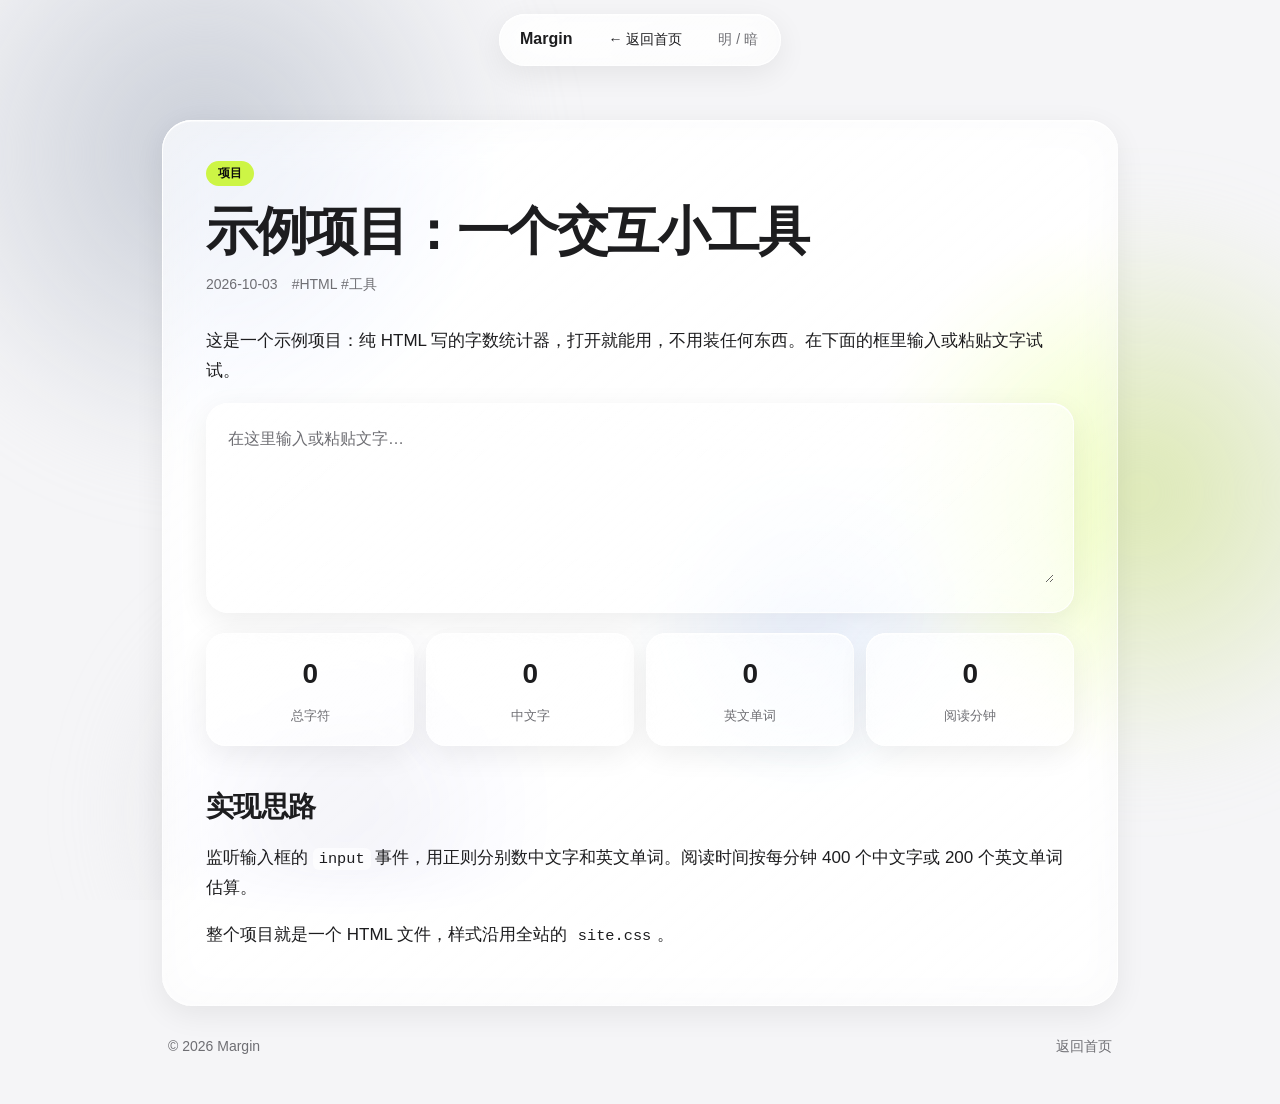
==== projects/tool/index.html @ 058a6137 "init: Margin 个人网站（文章 / 项目 / 分享） 纯静态站点，部署到 GitHub Pages。样式取自设计稿最终版（液态玻璃 + 荧光绿 #cdf545）， 拆分为共用 assets/" ====
<!DOCTYPE html>
<html lang="zh-CN">
<head>
<meta charset="utf-8">
<meta name="viewport" content="width=device-width, initial-scale=1, viewport-fit=cover">
<title>示例项目：一个交互小工具 · Margin</title>
<link rel="stylesheet" href="../../assets/site.css">
</head>
<body>
<div class="bg" aria-hidden="true"><div class="orb"></div><div class="orb"></div><div class="orb"></div><div class="orb"></div></div>

<div class="navw"><nav class="nav glass">
  <b>Margin</b>
  <a class="back" href="../../index.html">← 返回首页</a>
  <button id="theme" type="button">明 / 暗</button>
</nav></div>

<div class="wrap page">
  <article class="article glass">
    <header class="head">
      <span class="tag acc">项目</span>
      <h1>示例项目：一个交互小工具</h1>
      <div class="meta"><span>2026-10-03</span><span>#HTML #工具</span></div>
    </header>
    <div class="prose">
      <p>这是一个示例项目：纯 HTML 写的字数统计器，打开就能用，不用装任何东西。在下面的框里输入或粘贴文字试试。</p>
      <div class="tool glass"><textarea id="txt" placeholder="在这里输入或粘贴文字…"></textarea></div>
      <div class="nums">
        <div class="glass"><b id="n-all">0</b><span>总字符</span></div>
        <div class="glass"><b id="n-cn">0</b><span>中文字</span></div>
        <div class="glass"><b id="n-en">0</b><span>英文单词</span></div>
        <div class="glass"><b id="n-min">0</b><span>阅读分钟</span></div>
      </div>
      <h2>实现思路</h2>
      <p>监听输入框的 <code>input</code> 事件，用正则分别数中文字和英文单词。阅读时间按每分钟 400 个中文字或 200 个英文单词估算。</p>
      <p>整个项目就是一个 HTML 文件，样式沿用全站的 <code>site.css</code>。</p>
    </div>
  </article>
  <footer><span>© 2026 Margin</span><span><a href="../../index.html">返回首页</a></span></footer>
</div>

<script>
document.getElementById('theme').onclick=function(){var r=document.documentElement,d=r.dataset.theme?r.dataset.theme==='dark':matchMedia('(prefers-color-scheme: dark)').matches;r.dataset.theme=d?'light':'dark'};
document.addEventListener('pointermove',function(e){var el=e.target.closest&&e.target.closest('.glass');if(!el)return;var b=el.getBoundingClientRect();el.style.setProperty('--x',(e.clientX-b.left)+'px');el.style.setProperty('--y',(e.clientY-b.top)+'px')});
var tx=document.getElementById('txt');
tx.addEventListener('input',function(){var v=tx.value,cn=(v.match(/[\u4e00-\u9fff]/g)||[]).length,en=(v.match(/[A-Za-z]+(?:'[A-Za-z]+)?/g)||[]).length;
document.getElementById('n-all').textContent=v.replace(/\s/g,'').length;document.getElementById('n-cn').textContent=cn;document.getElementById('n-en').textContent=en;
document.getElementById('n-min').textContent=v.trim()?Math.max(1,Math.ceil(cn/400+en/200)):0});
</script>
</body>
</html>
---- assets/site.css ----
:root{
  --base:#f5f5f7;--o1:#c7ccd6;--o2:#dbe8b0;--o3:#d9d9de;--o4:#cfd6e6;
  --text:#1d1d1f;--muted:#6e6e73;
  --t1:rgba(255,255,255,.66);--t2:rgba(255,255,255,.30);
  --edge:#fff;--edge2:rgba(255,255,255,.4);--spec:rgba(255,255,255,.95);
  --sh:0 8px 30px rgba(0,0,0,.07);--acc:#cdf545;--ink:#0d0d0c;
  box-sizing:border-box;padding-top:env(safe-area-inset-top,0px);padding-bottom:env(safe-area-inset-bottom,0px)}
@media (prefers-color-scheme: dark){:root:not([data-theme="light"]){
  --base:#000;--o1:#2b2b30;--o2:#2a3a10;--o3:#1f1f23;--o4:#1a2236;
  --text:#f5f5f7;--muted:#86868b;--t1:rgba(255,255,255,.12);--t2:rgba(255,255,255,.03);
  --edge:rgba(255,255,255,.35);--edge2:rgba(255,255,255,.04);--spec:rgba(255,255,255,.2);--sh:0 8px 30px rgba(0,0,0,.5);--acc:#cdf545;--ink:#0d0d0c}}
:root[data-theme="dark"]{
  --base:#000;--o1:#2b2b30;--o2:#2a3a10;--o3:#1f1f23;--o4:#1a2236;
  --text:#f5f5f7;--muted:#86868b;--t1:rgba(255,255,255,.12);--t2:rgba(255,255,255,.03);
  --edge:rgba(255,255,255,.35);--edge2:rgba(255,255,255,.04);--spec:rgba(255,255,255,.2);--sh:0 8px 30px rgba(0,0,0,.5);--acc:#cdf545;--ink:#0d0d0c}
html{scroll-padding-top:calc(env(safe-area-inset-top,0px) + 80px);scroll-behavior:smooth;height:100%}
*{box-sizing:border-box}
body{margin:0;min-height:100%;background:var(--base);color:var(--text);
  font-family:-apple-system,BlinkMacSystemFont,"SF Pro Display","PingFang SC","Hiragino Sans GB","Microsoft YaHei",sans-serif;line-height:1.55;overflow-x:hidden;-webkit-font-smoothing:antialiased}
a{color:inherit;text-decoration:none}
button{font:inherit;color:inherit}

/* wallpaper */
.bg{position:fixed;inset:0;z-index:0;overflow:hidden;pointer-events:none}
.orb{position:absolute;border-radius:50%;filter:blur(40px);animation:drift 20s ease-in-out infinite alternate}
.bg .orb:nth-child(1){width:52vw;height:52vw;background:radial-gradient(circle,var(--o1),transparent 68%);top:-14vw;left:-10vw}
.bg .orb:nth-child(2){width:46vw;height:46vw;background:radial-gradient(circle,var(--o2),transparent 68%);top:22vh;right:-12vw;animation-delay:-7s}
.bg .orb:nth-child(3){width:38vw;height:38vw;background:radial-gradient(circle,var(--o3),transparent 68%);bottom:-12vw;left:8vw;animation-delay:-12s}
.bg .orb:nth-child(4){width:30vw;height:30vw;background:radial-gradient(circle,var(--o4),transparent 68%);bottom:10vh;right:22vw;animation-delay:-4s}
@keyframes drift{to{transform:translate(7vw,6vh) scale(1.12)}}

/* liquid glass */
.glass{position:relative;border-radius:30px;isolation:isolate;
  background:linear-gradient(140deg,var(--t1),var(--t2));
  -webkit-backdrop-filter:blur(22px) saturate(190%) brightness(1.06);backdrop-filter:blur(22px) saturate(190%) brightness(1.06);
  box-shadow:inset 0 1.5px 1px var(--edge),inset 0 -1px 1px var(--edge2),inset 0 0 22px rgba(255,255,255,.12),var(--sh);
  transition:transform .5s cubic-bezier(.34,1.56,.64,1),box-shadow .3s}
.glass::before{content:"";position:absolute;inset:0;border-radius:inherit;z-index:-1;pointer-events:none;opacity:0;transition:opacity .3s;
  background:radial-gradient(220px circle at var(--x,50%) var(--y,0%),var(--spec),transparent 65%)}
.glass:hover::before{opacity:1}
.glass::after{content:"";position:absolute;inset:0;border-radius:inherit;padding:1.2px;pointer-events:none;
  background:linear-gradient(135deg,var(--edge),var(--edge2) 35%,var(--edge2) 65%,var(--edge));
  -webkit-mask:linear-gradient(#000 0 0) content-box,linear-gradient(#000 0 0);-webkit-mask-composite:xor;mask-composite:exclude}
.lift:hover{transform:translateY(-6px) scale(1.025)}
.tint{background:var(--acc);color:var(--ink)}

.wrap{position:relative;z-index:1;max-width:1000px;margin:0 auto;padding:0 22px}

/* top nav */
.navw{position:fixed;top:0;left:0;right:0;z-index:10;display:flex;justify-content:center;padding:calc(env(safe-area-inset-top,0px) + 14px) 14px 0;pointer-events:none}
.nav{pointer-events:auto;display:flex;align-items:center;gap:4px;padding:7px;border-radius:99px}
.nav b{padding:0 16px 0 14px;font-weight:700}
.nav a,.nav button{padding:8px 16px;border-radius:99px;border:0;background:none;font-size:14px;cursor:pointer;color:var(--muted);transition:all .25s}
.nav a:hover,.nav button:hover{color:var(--text);background:var(--t1)}

/* hero */
.hero{text-align:center;padding:170px 0 70px}
.hero .hi{display:inline-block;padding:7px 18px;border-radius:99px;font-size:14px;color:var(--muted);margin-bottom:26px}
h1{font-size:clamp(46px,10vw,112px);line-height:1.02;letter-spacing:-.045em;font-weight:700;margin:0}
h1 span{color:var(--ink);background:var(--acc);padding:0 .1em;border-radius:.14em}
.card-hero{max-width:560px;margin:38px auto 0;padding:26px 28px}
.card-hero p{margin:0 0 20px;font-size:17px;color:var(--muted)}
.btns{display:flex;gap:10px;justify-content:center;flex-wrap:wrap}
.btn{padding:12px 26px;border-radius:99px;font-weight:600;font-size:15px;cursor:pointer;border:0}

/* sections */
section{padding:80px 0 0;position:relative}
.sec-orb{position:absolute;z-index:0;width:280px;height:280px;filter:blur(30px);opacity:.9}
h2{font-size:clamp(28px,5vw,48px);letter-spacing:-.035em;margin:0 0 6px;font-weight:700;position:relative}
.sub{color:var(--muted);margin:0 0 34px;position:relative}
.grid{display:grid;grid-template-columns:repeat(2,1fr);gap:18px;position:relative;z-index:1}
.w{display:block;padding:26px;min-height:190px}
.ico{width:46px;height:46px;border-radius:14px;display:grid;place-items:center;font-size:14px;font-weight:600;color:var(--muted);margin-bottom:34px;background:var(--t1);box-shadow:inset 0 1px 1px var(--edge),0 1px 6px rgba(0,0,0,.06)}
.w h3{margin:0 0 3px;font-size:22px;letter-spacing:-.02em}
.w p{margin:0;color:var(--muted);font-size:15px}

/* segmented control */
.seg{position:relative;display:grid;grid-template-columns:repeat(3,1fr);width:min(100%,380px);padding:5px;border-radius:99px;margin-bottom:18px;z-index:1}
.seg .thumb{position:absolute;top:5px;bottom:5px;left:5px;width:calc((100% - 10px)/3);border-radius:99px;
  background:linear-gradient(140deg,rgba(255,255,255,.75),rgba(255,255,255,.35));box-shadow:0 2px 10px rgba(0,0,0,.14),inset 0 1px 1px #fff;
  transform:translateX(calc(var(--i,0)*100%));transition:transform .5s cubic-bezier(.34,1.4,.64,1)}
:root[data-theme="dark"] .seg .thumb{background:linear-gradient(140deg,rgba(255,255,255,.3),rgba(255,255,255,.1))}
@media (prefers-color-scheme: dark){:root:not([data-theme="light"]) .seg .thumb{background:linear-gradient(140deg,rgba(255,255,255,.3),rgba(255,255,255,.1))}}
.seg button{position:relative;z-index:1;border:0;background:none;padding:9px 0;font-size:14px;font-weight:600;cursor:pointer;color:var(--text);opacity:.65;transition:opacity .2s}
.seg button.on{opacity:1}
.panel{padding:30px 32px;position:relative;z-index:1;font-size:18px;min-height:150px}
.panel div{display:none}.panel div.on{display:block;animation:fi .5s}
@keyframes fi{from{opacity:0;transform:translateY(8px)}}
.chips{display:flex;flex-wrap:wrap;gap:8px}
.chips span{padding:5px 15px;border-radius:99px;background:var(--t1);font-size:14px;box-shadow:inset 0 1px 1px var(--edge)}

.contact{text-align:center;padding:56px 24px;margin-top:80px;position:relative;z-index:1}
.contact h2{margin-bottom:22px}
footer{position:relative;z-index:1;display:flex;justify-content:space-between;flex-wrap:wrap;gap:8px;padding:30px 6px 46px;color:var(--muted);font-size:14px}
footer a:hover{color:var(--text)}
@media (max-width:720px){.grid{grid-template-columns:1fr}.nav a{display:none}.hero{padding-top:130px}.nav b{padding-right:10px}}
@media (prefers-reduced-motion:reduce){.orb{animation:none}.glass,.seg .thumb{transition:none}}
.hero{padding:150px 0 40px}
h1{font-size:clamp(44px,9vw,96px)}
.stats{margin-top:26px;color:var(--muted);font-size:15px}
.stats b{color:var(--text);font-weight:600}
.search{display:flex;align-items:center;gap:10px;max-width:520px;margin:30px auto 0;padding:5px 22px;border-radius:99px;text-align:left}
.search span{color:var(--muted)}
.search input{flex:1;min-width:0;background:none;border:0;outline:0;font:inherit;font-size:16px;color:var(--text);padding:12px 0}
.search input::placeholder{color:var(--muted)}
.tag{display:inline-block;padding:3px 12px;border-radius:99px;font-size:12px;font-weight:600;background:var(--t1);color:var(--muted);box-shadow:inset 0 1px 1px var(--edge);align-self:flex-start}
.tag.acc{background:var(--acc);color:var(--ink);box-shadow:none}
.feat{display:grid;grid-template-columns:1.25fr 1fr;gap:28px;padding:34px;margin-top:34px;align-items:center}
.feat h2{font-size:clamp(26px,4vw,42px);margin:16px 0 12px;line-height:1.15}
.feat p{margin:0 0 22px;color:var(--muted);font-size:17px}
.feat .go{font-weight:600;color:var(--ink);background:var(--acc);padding:7px 18px;border-radius:99px;display:inline-block}
.cover{aspect-ratio:4/3;border-radius:22px;display:grid;place-items:center;font-size:54px;color:var(--muted);
  background:radial-gradient(circle at 30% 25%,var(--o2),transparent 70%),radial-gradient(circle at 75% 80%,var(--o1),transparent 70%),var(--t1);
  box-shadow:inset 0 1px 1px var(--edge),0 1px 8px rgba(0,0,0,.06)}
.seg{width:min(100%,440px);grid-template-columns:repeat(var(--n,3),1fr)}
.seg .thumb{width:calc((100% - 10px)/var(--n,3))}
.w{display:flex;flex-direction:column;min-height:200px}
.w h3{margin:16px 0 6px}
.w .meta{margin-top:auto;padding-top:20px;display:flex;justify-content:space-between;gap:10px;font-size:13px;color:var(--muted)}
.empty{grid-column:1/-1;text-align:center;color:var(--muted);padding:40px 0;margin:0}
.about{padding:30px 34px;display:flex;justify-content:space-between;align-items:center;gap:24px;flex-wrap:wrap;position:relative;z-index:1}
.about p{margin:0;max-width:32em;font-size:17px}
.about .links{display:flex;gap:10px;flex-wrap:wrap}
@media (max-width:720px){.feat{grid-template-columns:1fr;padding:26px}.cover{aspect-ratio:16/9;order:-1}.hero{padding-top:120px}}
.dot{display:inline-block;width:8px;height:8px;border-radius:50%;background:var(--acc);margin-right:8px;box-shadow:0 0 0 1px rgba(0,0,0,.18),0 0 8px var(--acc)}
::selection{background:var(--acc);color:var(--ink)}

/* ====== 内容页（文章 / 项目 / 分享）====== */
.nav .back{color:var(--text)}
@media (max-width:720px){.nav a.back{display:inline-block}}
.page{padding-top:120px}
.article{padding:40px 44px;position:relative;z-index:1}
.article .head{margin-bottom:30px}
.article h1{font-size:clamp(32px,6vw,52px);line-height:1.12;letter-spacing:-.035em;margin:16px 0 14px}
.article .meta{display:flex;gap:14px;flex-wrap:wrap;color:var(--muted);font-size:14px}
.prose{font-size:17px;line-height:1.8}
.prose h2{font-size:clamp(22px,3.4vw,28px);letter-spacing:-.02em;margin:36px 0 10px}
.prose h3{font-size:19px;margin:26px 0 8px}
.prose p,.prose ul,.prose ol{margin:0 0 16px}
.prose ul,.prose ol{padding-left:1.4em}
.prose li{margin:4px 0}
.prose a{text-decoration:underline;text-decoration-color:var(--acc);text-decoration-thickness:2px;text-underline-offset:3px}
.prose blockquote{margin:0 0 16px;padding:10px 18px;border-left:3px solid var(--acc);color:var(--muted);background:var(--t2);border-radius:0 14px 14px 0}
.prose code{font-family:ui-monospace,SFMono-Regular,Menlo,Consolas,monospace;font-size:.9em;padding:2px 6px;border-radius:6px;background:var(--t1)}
.prose pre{margin:0 0 16px;padding:16px 18px;border-radius:16px;background:var(--t1);overflow-x:auto;box-shadow:inset 0 1px 1px var(--edge)}
.prose pre code{padding:0;background:none}
.prose img{max-width:100%;height:auto;border-radius:16px}
.prose table{width:100%;border-collapse:collapse;margin:0 0 16px;font-size:15px}
.prose th,.prose td{text-align:left;padding:8px 10px;border-bottom:1px solid var(--t1)}
.prose hr{border:0;height:1px;background:var(--t1);margin:30px 0}
.tool{margin:0 0 20px;padding:20px;border-radius:22px}
.tool textarea{width:100%;min-height:160px;resize:vertical;border:0;outline:0;background:none;font:inherit;font-size:16px;color:var(--text);line-height:1.7}
.tool textarea::placeholder{color:var(--muted)}
.nums{display:grid;grid-template-columns:repeat(4,1fr);gap:12px;margin:0 0 16px}
.nums div{padding:16px;border-radius:20px;text-align:center}
.nums b{display:block;font-size:28px;letter-spacing:-.02em}
.nums span{font-size:13px;color:var(--muted)}
@media (max-width:720px){.article{padding:28px 22px}.page{padding-top:96px}.nums{grid-template-columns:repeat(2,1fr)}}
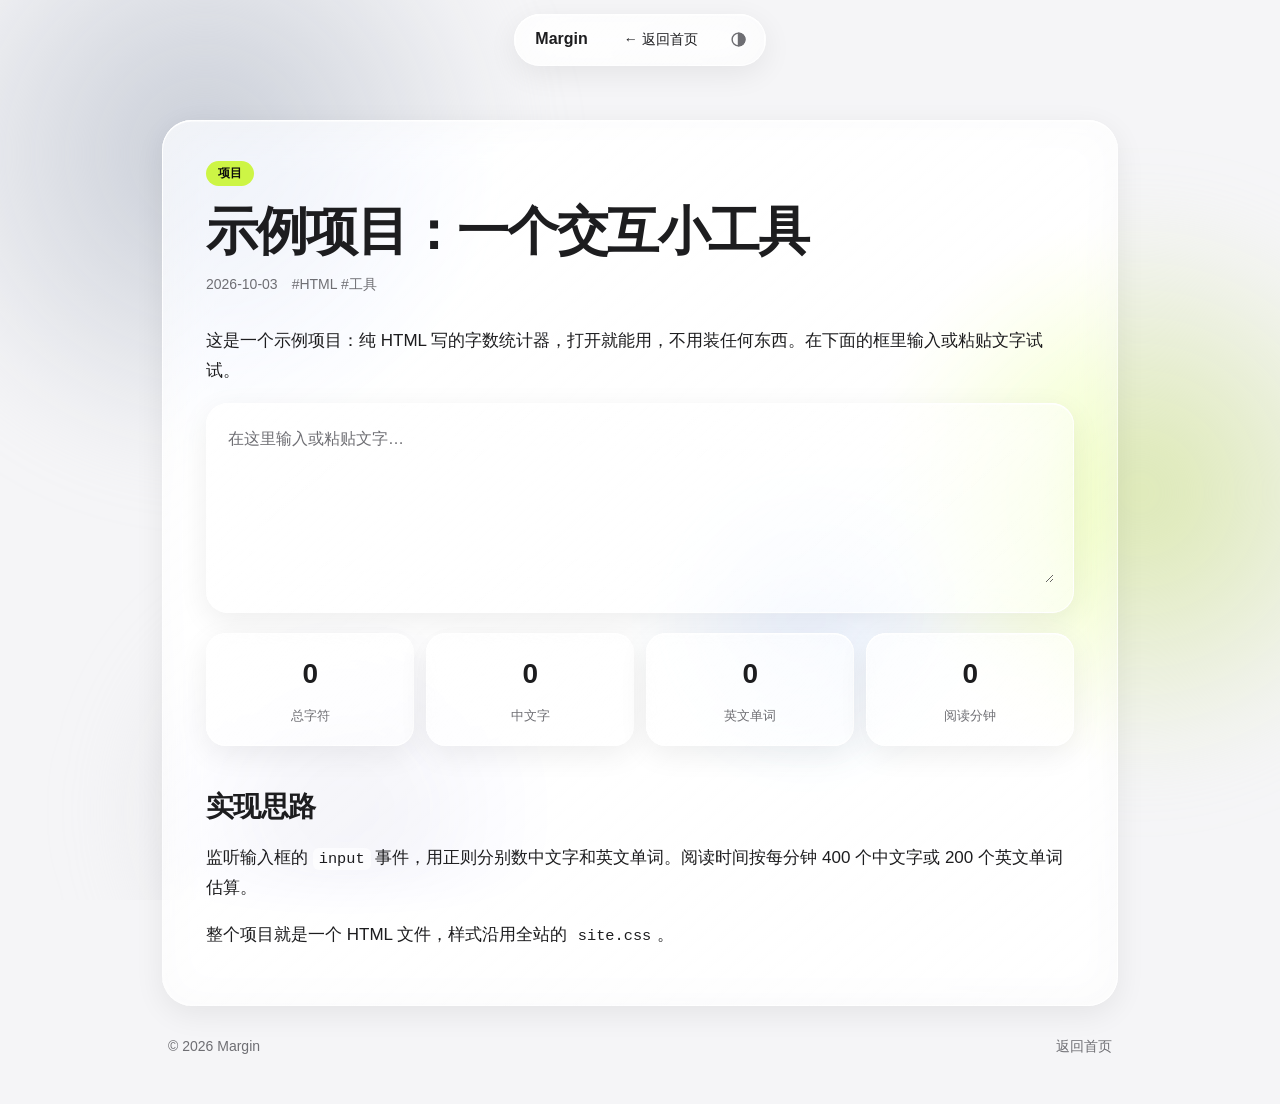
==== commit 71be006f: "feat: 外观切换改为 自动/浅色/深色 三档图标按钮 默认跟随系统设置并实时响应系统切换；手动选择浅色或深色会记住（localStorage）， 切回自动恢复跟随系统。按钮用内联 SVG 图标替代" ====
--- a/projects/tool/index.html
+++ b/projects/tool/index.html
@@ -5,6 +5,7 @@
 <meta name="viewport" content="width=device-width, initial-scale=1, viewport-fit=cover">
 <title>示例项目：一个交互小工具 · Margin</title>
 <link rel="stylesheet" href="../../assets/site.css">
+<script>try{var t=localStorage.getItem('theme');if(t==='light'||t==='dark')document.documentElement.dataset.theme=t}catch(e){}</script>
 </head>
 <body>
 <div class="bg" aria-hidden="true"><div class="orb"></div><div class="orb"></div><div class="orb"></div><div class="orb"></div></div>
@@ -12,7 +13,7 @@
 <div class="navw"><nav class="nav glass">
   <b>Margin</b>
   <a class="back" href="../../index.html">← 返回首页</a>
-  <button id="theme" type="button">明 / 暗</button>
+  <button id="theme" type="button" title="外观：跟随系统，点击切换" aria-label="外观：跟随系统，点击切换"><svg viewBox="0 0 24 24" fill="none" stroke="currentColor" stroke-width="2" stroke-linecap="round" stroke-linejoin="round" aria-hidden="true"><circle cx="12" cy="12" r="9"/><path d="M12 3a9 9 0 0 1 0 18z" fill="currentColor"/></svg></button>
 </nav></div>
 
 <div class="wrap page">
@@ -40,7 +41,7 @@
 </div>
 
 <script>
-document.getElementById('theme').onclick=function(){var r=document.documentElement,d=r.dataset.theme?r.dataset.theme==='dark':matchMedia('(prefers-color-scheme: dark)').matches;r.dataset.theme=d?'light':'dark'};
+(function(){var r=document.documentElement,b=document.getElementById('theme'),ms=['auto','light','dark'],lb={auto:'跟随系统',light:'浅色',dark:'深色'},ic={auto:'<svg viewBox="0 0 24 24" fill="none" stroke="currentColor" stroke-width="2" stroke-linecap="round" stroke-linejoin="round" aria-hidden="true"><circle cx="12" cy="12" r="9"/><path d="M12 3a9 9 0 0 1 0 18z" fill="currentColor"/></svg>',light:'<svg viewBox="0 0 24 24" fill="none" stroke="currentColor" stroke-width="2" stroke-linecap="round" stroke-linejoin="round" aria-hidden="true"><circle cx="12" cy="12" r="4"/><path d="M12 2v2M12 20v2M4.93 4.93l1.41 1.41M17.66 17.66l1.41 1.41M2 12h2M20 12h2M4.93 19.07l1.41-1.41M17.66 6.34l1.41-1.41"/></svg>',dark:'<svg viewBox="0 0 24 24" fill="none" stroke="currentColor" stroke-width="2" stroke-linecap="round" stroke-linejoin="round" aria-hidden="true"><path d="M21 12.79A9 9 0 1 1 11.21 3 7 7 0 0 0 21 12.79z"/></svg>'};function cur(){return r.dataset.theme||'auto'}function set(m,save){if(m==='auto')delete r.dataset.theme;else r.dataset.theme=m;b.innerHTML=ic[m];b.title='外观：'+lb[m]+'，点击切换';b.setAttribute('aria-label',b.title);if(save)try{m==='auto'?localStorage.removeItem('theme'):localStorage.setItem('theme',m)}catch(e){}}set(cur());b.onclick=function(){set(ms[(ms.indexOf(cur())+1)%3],1)}})();
 document.addEventListener('pointermove',function(e){var el=e.target.closest&&e.target.closest('.glass');if(!el)return;var b=el.getBoundingClientRect();el.style.setProperty('--x',(e.clientX-b.left)+'px');el.style.setProperty('--y',(e.clientY-b.top)+'px')});
 var tx=document.getElementById('txt');
 tx.addEventListener('input',function(){var v=tx.value,cn=(v.match(/[\u4e00-\u9fff]/g)||[]).length,en=(v.match(/[A-Za-z]+(?:'[A-Za-z]+)?/g)||[]).length;
--- a/assets/site.css
+++ b/assets/site.css
@@ -156,3 +156,7 @@
 .nums b{display:block;font-size:28px;letter-spacing:-.02em}
 .nums span{font-size:13px;color:var(--muted)}
 @media (max-width:720px){.article{padding:28px 22px}.page{padding-top:96px}.nums{grid-template-columns:repeat(2,1fr)}}
+
+/* 外观切换按钮：自动 / 浅色 / 深色 图标 */
+.nav #theme{display:grid;place-items:center;padding:8px 12px}
+#theme svg{width:17px;height:17px;display:block}
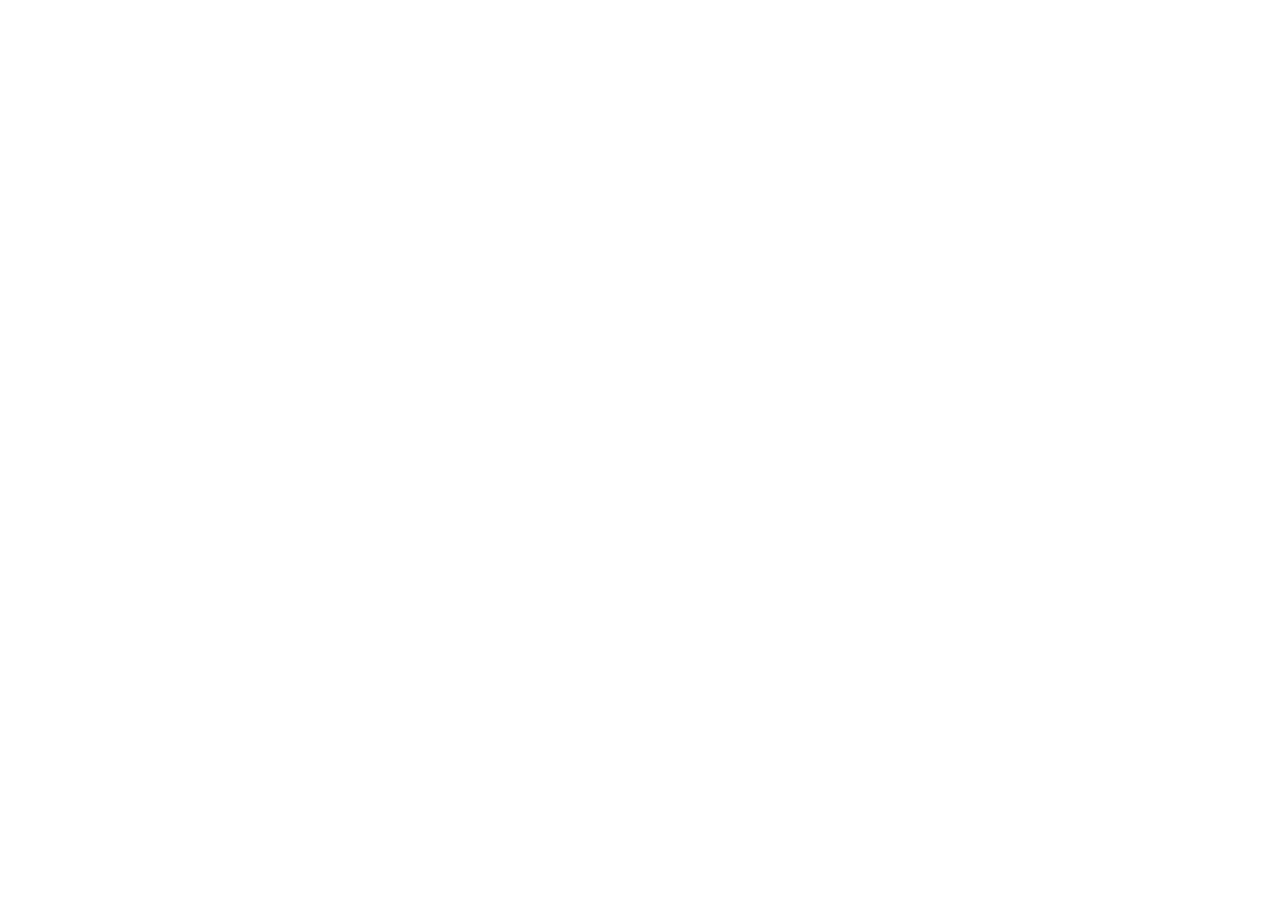
==== commit fc86d07f: "redirect: 网站已搬到 https://tingschen.top，旧地址全部跳转" ====
--- a/projects/tool/index.html
+++ b/projects/tool/index.html
@@ -2,51 +2,14 @@
 <html lang="zh-CN">
 <head>
 <meta charset="utf-8">
-<meta name="viewport" content="width=device-width, initial-scale=1, viewport-fit=cover">
-<title>示例项目：一个交互小工具 · Margin</title>
-<link rel="stylesheet" href="../../assets/site.css">
-<script>try{var t=localStorage.getItem('theme');if(t==='light'||t==='dark')document.documentElement.dataset.theme=t}catch(e){}</script>
+<meta name="viewport" content="width=device-width, initial-scale=1">
+<title>已搬家 · Margin</title>
+<meta name="robots" content="noindex">
+<link rel="canonical" href="https://tingschen.top/projects/tool/">
+<meta http-equiv="refresh" content="0; url=https://tingschen.top/projects/tool/">
+<script>location.replace("https://tingschen.top/projects/tool/" + location.search + location.hash)</script>
 </head>
-<body>
-<div class="bg" aria-hidden="true"><div class="orb"></div><div class="orb"></div><div class="orb"></div><div class="orb"></div></div>
-
-<div class="navw"><nav class="nav glass">
-  <b>Margin</b>
-  <a class="back" href="../../index.html">← 返回首页</a>
-  <button id="theme" type="button" title="外观：跟随系统，点击切换" aria-label="外观：跟随系统，点击切换"><svg viewBox="0 0 24 24" fill="none" stroke="currentColor" stroke-width="2" stroke-linecap="round" stroke-linejoin="round" aria-hidden="true"><circle cx="12" cy="12" r="9"/><path d="M12 3a9 9 0 0 1 0 18z" fill="currentColor"/></svg></button>
-</nav></div>
-
-<div class="wrap page">
-  <article class="article glass">
-    <header class="head">
-      <span class="tag acc">项目</span>
-      <h1>示例项目：一个交互小工具</h1>
-      <div class="meta"><span>2026-10-03</span><span>#HTML #工具</span></div>
-    </header>
-    <div class="prose">
-      <p>这是一个示例项目：纯 HTML 写的字数统计器，打开就能用，不用装任何东西。在下面的框里输入或粘贴文字试试。</p>
-      <div class="tool glass"><textarea id="txt" placeholder="在这里输入或粘贴文字…"></textarea></div>
-      <div class="nums">
-        <div class="glass"><b id="n-all">0</b><span>总字符</span></div>
-        <div class="glass"><b id="n-cn">0</b><span>中文字</span></div>
-        <div class="glass"><b id="n-en">0</b><span>英文单词</span></div>
-        <div class="glass"><b id="n-min">0</b><span>阅读分钟</span></div>
-      </div>
-      <h2>实现思路</h2>
-      <p>监听输入框的 <code>input</code> 事件，用正则分别数中文字和英文单词。阅读时间按每分钟 400 个中文字或 200 个英文单词估算。</p>
-      <p>整个项目就是一个 HTML 文件，样式沿用全站的 <code>site.css</code>。</p>
-    </div>
-  </article>
-  <footer><span>© 2026 Margin</span><span><a href="../../index.html">返回首页</a></span></footer>
-</div>
-
-<script>
-(function(){var r=document.documentElement,b=document.getElementById('theme'),ms=['auto','light','dark'],lb={auto:'跟随系统',light:'浅色',dark:'深色'},ic={auto:'<svg viewBox="0 0 24 24" fill="none" stroke="currentColor" stroke-width="2" stroke-linecap="round" stroke-linejoin="round" aria-hidden="true"><circle cx="12" cy="12" r="9"/><path d="M12 3a9 9 0 0 1 0 18z" fill="currentColor"/></svg>',light:'<svg viewBox="0 0 24 24" fill="none" stroke="currentColor" stroke-width="2" stroke-linecap="round" stroke-linejoin="round" aria-hidden="true"><circle cx="12" cy="12" r="4"/><path d="M12 2v2M12 20v2M4.93 4.93l1.41 1.41M17.66 17.66l1.41 1.41M2 12h2M20 12h2M4.93 19.07l1.41-1.41M17.66 6.34l1.41-1.41"/></svg>',dark:'<svg viewBox="0 0 24 24" fill="none" stroke="currentColor" stroke-width="2" stroke-linecap="round" stroke-linejoin="round" aria-hidden="true"><path d="M21 12.79A9 9 0 1 1 11.21 3 7 7 0 0 0 21 12.79z"/></svg>'};function cur(){return r.dataset.theme||'auto'}function set(m,save){if(m==='auto')delete r.dataset.theme;else r.dataset.theme=m;b.innerHTML=ic[m];b.title='外观：'+lb[m]+'，点击切换';b.setAttribute('aria-label',b.title);if(save)try{m==='auto'?localStorage.removeItem('theme'):localStorage.setItem('theme',m)}catch(e){}}set(cur());b.onclick=function(){set(ms[(ms.indexOf(cur())+1)%3],1)}})();
-document.addEventListener('pointermove',function(e){var el=e.target.closest&&e.target.closest('.glass');if(!el)return;var b=el.getBoundingClientRect();el.style.setProperty('--x',(e.clientX-b.left)+'px');el.style.setProperty('--y',(e.clientY-b.top)+'px')});
-var tx=document.getElementById('txt');
-tx.addEventListener('input',function(){var v=tx.value,cn=(v.match(/[\u4e00-\u9fff]/g)||[]).length,en=(v.match(/[A-Za-z]+(?:'[A-Za-z]+)?/g)||[]).length;
-document.getElementById('n-all').textContent=v.replace(/\s/g,'').length;document.getElementById('n-cn').textContent=cn;document.getElementById('n-en').textContent=en;
-document.getElementById('n-min').textContent=v.trim()?Math.max(1,Math.ceil(cn/400+en/200)):0});
-</script>
+<body style="font-family:-apple-system,BlinkMacSystemFont,'PingFang SC',sans-serif;text-align:center;padding:80px 20px">
+<p>本站已搬到 <a href="https://tingschen.top/projects/tool/">https://tingschen.top/projects/tool/</a>，正在跳转…</p>
 </body>
 </html>
